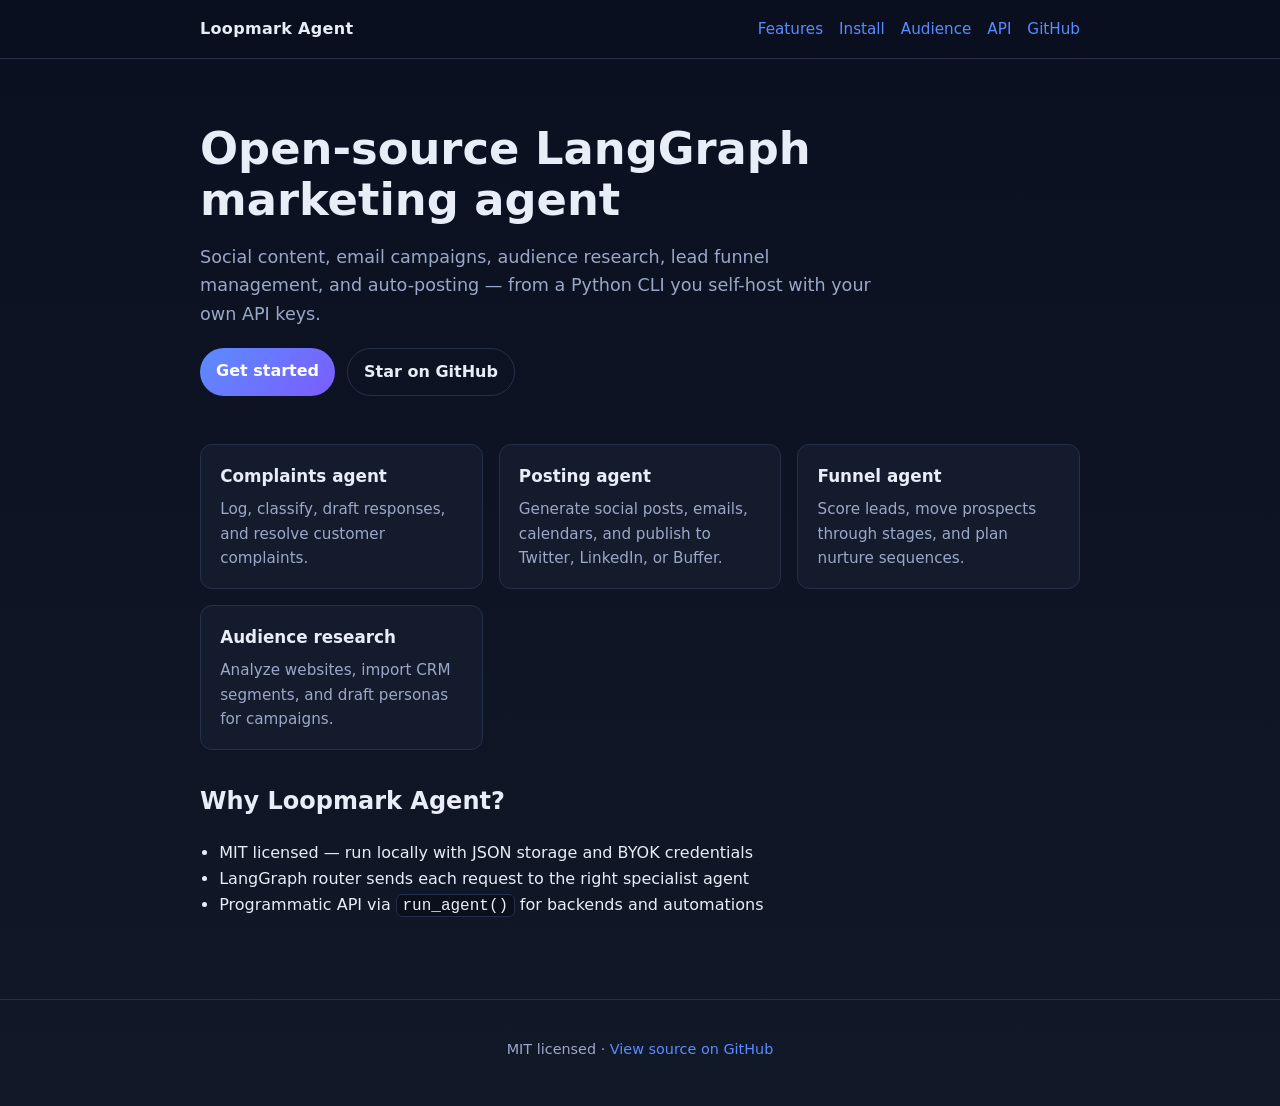
==== site/index.html @ df7c4c64 "Add GitHub Pages docs site, JSON-LD SEO, and social preview image. Closes #27, #28, and #30 with a s" ====
<!DOCTYPE html>
<html lang="en">
<head>
<meta charset="utf-8">
<meta name="viewport" content="width=device-width, initial-scale=1">
<title>Home · Loopmark Agent</title>
<meta name="description" content="Open-source LangGraph AI marketing agent for social content, email campaigns, audience research, lead funnel management, and auto-posting.">
<link rel="canonical" href="https://loopmark-opensource.github.io/loopmark-agent/">
<meta property="og:type" content="website">
<meta property="og:title" content="Home · Loopmark Agent">
<meta property="og:description" content="Open-source LangGraph AI marketing agent for social content, email campaigns, audience research, lead funnel management, and auto-posting.">
<meta property="og:url" content="https://loopmark-opensource.github.io/loopmark-agent/">
<meta property="og:image" content="https://loopmark-opensource.github.io/loopmark-agent/social-preview.png">
<meta name="twitter:card" content="summary_large_image">
<meta name="twitter:title" content="Home · Loopmark Agent">
<meta name="twitter:description" content="Open-source LangGraph AI marketing agent for social content, email campaigns, audience research, lead funnel management, and auto-posting.">
<meta name="twitter:image" content="https://loopmark-opensource.github.io/loopmark-agent/social-preview.png">
<link rel="stylesheet" href="styles.css">
<script type="application/ld+json">{
  "@context": "https://schema.org",
  "@type": "SoftwareApplication",
  "name": "Loopmark Agent",
  "applicationCategory": "BusinessApplication",
  "operatingSystem": "Cross-platform",
  "description": "Open-source LangGraph AI marketing agent for social content, email campaigns, audience research, lead funnel management, and auto-posting.",
  "softwareVersion": "1.0.0",
  "license": "https://opensource.org/licenses/MIT",
  "url": "https://loopmark-opensource.github.io/loopmark-agent",
  "codeRepository": "https://github.com/loopmark-opensource/loopmark-agent",
  "offers": {
    "@type": "Offer",
    "price": "0",
    "priceCurrency": "USD"
  }
}</script>
</head>
<body>

<header>
  <div class="nav">
    <a class="brand" href="index.html">Loopmark Agent</a>
    <nav class="nav-links" aria-label="Primary">
      <a href="features.html">Features</a>
      <a href="install.html">Install</a>
      <a href="audience-research.html">Audience</a>
      <a href="api.html">API</a>
      <a href="https://github.com/loopmark-opensource/loopmark-agent">GitHub</a>
    </nav>
  </div>
</header>

<main>

<section class="hero">
  <h1>Open-source LangGraph marketing agent</h1>
  <p class="lead">Social content, email campaigns, audience research, lead funnel management, and auto-posting — from a Python CLI you self-host with your own API keys.</p>
  <div class="cta-row">
    <a class="button" href="install.html">Get started</a>
    <a class="button secondary" href="https://github.com/loopmark-opensource/loopmark-agent">Star on GitHub</a>
  </div>
</section>
<div class="card-grid">
  <article class="card"><h3>Complaints agent</h3><p>Log, classify, draft responses, and resolve customer complaints.</p></article>
  <article class="card"><h3>Posting agent</h3><p>Generate social posts, emails, calendars, and publish to Twitter, LinkedIn, or Buffer.</p></article>
  <article class="card"><h3>Funnel agent</h3><p>Score leads, move prospects through stages, and plan nurture sequences.</p></article>
  <article class="card"><h3>Audience research</h3><p>Analyze websites, import CRM segments, and draft personas for campaigns.</p></article>
</div>
<h2>Why Loopmark Agent?</h2>
<ul>
  <li>MIT licensed — run locally with JSON storage and BYOK credentials</li>
  <li>LangGraph router sends each request to the right specialist agent</li>
  <li>Programmatic API via <code>run_agent()</code> for backends and automations</li>
</ul>

</main>

<footer>
  <p>MIT licensed · <a href="https://github.com/loopmark-opensource/loopmark-agent">View source on GitHub</a></p>
</footer>

</body>
</html>
---- site/styles.css ----
:root {
  --bg: #0b1020;
  --surface: #141b2d;
  --text: #e8edf7;
  --muted: #9aa8c7;
  --accent: #5b8cff;
  --accent-2: #7c5cff;
  --border: #24304a;
  --max: 920px;
}

* {
  box-sizing: border-box;
}

body {
  margin: 0;
  font-family: Inter, system-ui, -apple-system, Segoe UI, Roboto, sans-serif;
  background: linear-gradient(180deg, #0b1020 0%, #111827 100%);
  color: var(--text);
  line-height: 1.6;
}

a {
  color: var(--accent);
  text-decoration: none;
}

a:hover {
  text-decoration: underline;
}

header {
  border-bottom: 1px solid var(--border);
  background: rgba(11, 16, 32, 0.9);
  backdrop-filter: blur(8px);
  position: sticky;
  top: 0;
  z-index: 10;
}

.nav {
  max-width: var(--max);
  margin: 0 auto;
  padding: 1rem 1.25rem;
  display: flex;
  gap: 1rem;
  flex-wrap: wrap;
  align-items: center;
  justify-content: space-between;
}

.brand {
  font-weight: 700;
  color: var(--text);
  letter-spacing: 0.02em;
}

.nav-links {
  display: flex;
  gap: 1rem;
  flex-wrap: wrap;
  font-size: 0.95rem;
}

main {
  max-width: var(--max);
  margin: 0 auto;
  padding: 2rem 1.25rem 4rem;
}

.hero {
  padding: 2rem 0 1rem;
}

.hero h1 {
  font-size: clamp(2rem, 5vw, 2.8rem);
  line-height: 1.15;
  margin: 0 0 0.75rem;
}

.lead {
  color: var(--muted);
  font-size: 1.1rem;
  max-width: 62ch;
}

.card-grid {
  display: grid;
  grid-template-columns: repeat(auto-fit, minmax(220px, 1fr));
  gap: 1rem;
  margin: 2rem 0;
}

.card {
  background: var(--surface);
  border: 1px solid var(--border);
  border-radius: 12px;
  padding: 1.1rem 1.2rem;
}

.card h3 {
  margin: 0 0 0.5rem;
  font-size: 1.05rem;
}

.card p {
  margin: 0;
  color: var(--muted);
  font-size: 0.95rem;
}

pre,
code {
  font-family: ui-monospace, SFMono-Regular, Menlo, Consolas, monospace;
}

pre {
  background: #0a0f1a;
  border: 1px solid var(--border);
  border-radius: 10px;
  padding: 1rem;
  overflow-x: auto;
}

code {
  background: #0a0f1a;
  border: 1px solid var(--border);
  border-radius: 6px;
  padding: 0.1rem 0.35rem;
}

h2 {
  margin-top: 2rem;
}

ul {
  padding-left: 1.2rem;
}

footer {
  border-top: 1px solid var(--border);
  color: var(--muted);
  text-align: center;
  padding: 1.5rem 1rem 2rem;
  font-size: 0.9rem;
}

.cta-row {
  display: flex;
  gap: 0.75rem;
  flex-wrap: wrap;
  margin-top: 1.25rem;
}

.button {
  display: inline-block;
  background: linear-gradient(135deg, var(--accent), var(--accent-2));
  color: white;
  padding: 0.65rem 1rem;
  border-radius: 999px;
  font-weight: 600;
}

.button.secondary {
  background: transparent;
  border: 1px solid var(--border);
  color: var(--text);
}
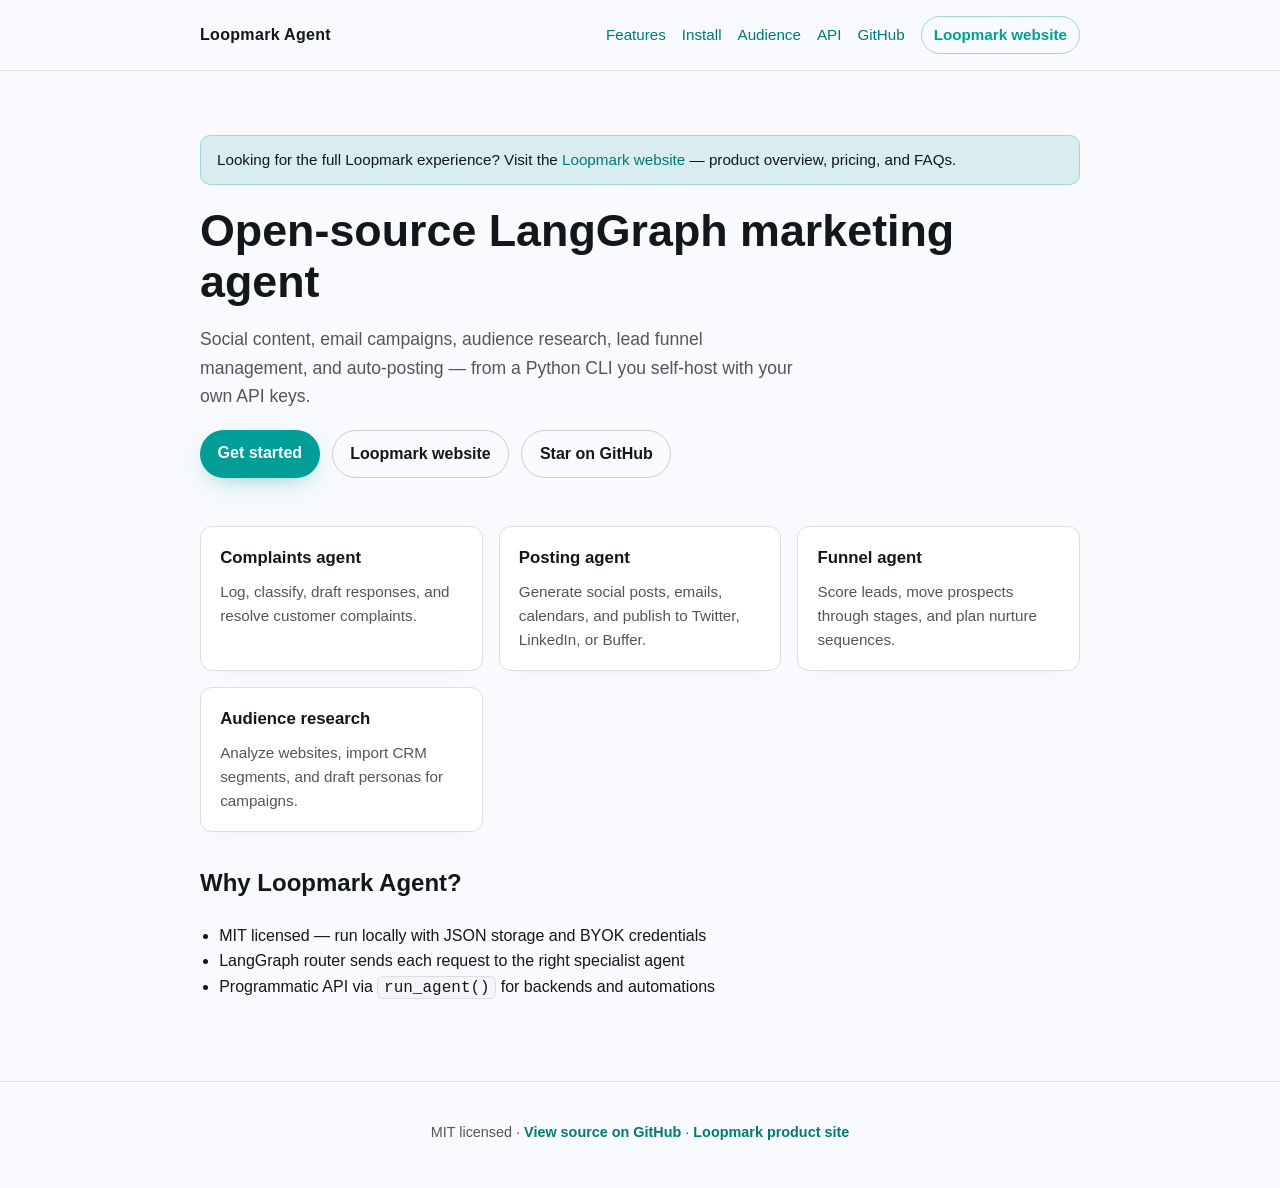
==== commit 8ef82669: "Align docs site with Loopmark teal branding and link to product website. Co-authored-by: Cursor <cur" ====
--- a/site/index.html
+++ b/site/index.html
@@ -45,6 +45,7 @@
       <a href="audience-research.html">Audience</a>
       <a href="api.html">API</a>
       <a href="https://github.com/loopmark-opensource/loopmark-agent">GitHub</a>
+      <a class="nav-cta" href="https://main.d3b5sf354a54dh.amplifyapp.com/">Loopmark website</a>
     </nav>
   </div>
 </header>
@@ -52,10 +53,12 @@
 <main>
 
 <section class="hero">
+  <p class="site-banner">Looking for the full Loopmark experience? Visit the <a href="https://main.d3b5sf354a54dh.amplifyapp.com/">Loopmark website</a> — product overview, pricing, and FAQs.</p>
   <h1>Open-source LangGraph marketing agent</h1>
   <p class="lead">Social content, email campaigns, audience research, lead funnel management, and auto-posting — from a Python CLI you self-host with your own API keys.</p>
   <div class="cta-row">
     <a class="button" href="install.html">Get started</a>
+    <a class="button secondary" href="https://main.d3b5sf354a54dh.amplifyapp.com/">Loopmark website</a>
     <a class="button secondary" href="https://github.com/loopmark-opensource/loopmark-agent">Star on GitHub</a>
   </div>
 </section>
@@ -75,7 +78,7 @@
 </main>
 
 <footer>
-  <p>MIT licensed · <a href="https://github.com/loopmark-opensource/loopmark-agent">View source on GitHub</a></p>
+  <p>MIT licensed · <a href="https://github.com/loopmark-opensource/loopmark-agent">View source on GitHub</a> · <a href="https://main.d3b5sf354a54dh.amplifyapp.com/">Loopmark product site</a></p>
 </footer>
 
 </body>
--- a/site/styles.css
+++ b/site/styles.css
@@ -1,11 +1,15 @@
+/* Loopmark brand — aligned with loopmark-frontend (teal accent #009E96) */
 :root {
-  --bg: #0b1020;
-  --surface: #141b2d;
-  --text: #e8edf7;
-  --muted: #9aa8c7;
-  --accent: #5b8cff;
-  --accent-2: #7c5cff;
-  --border: #24304a;
+  --accent: #009e96;
+  --accent-dark: #007a74;
+  --accent-soft: oklch(0.6 0.14 190 / 0.12);
+  --bg: oklch(0.985 0.004 260);
+  --surface: #ffffff;
+  --text: oklch(0.2 0.01 260);
+  --muted: oklch(0.45 0.01 260);
+  --border: oklch(0.9 0.005 260);
+  --border2: oklch(0.85 0.01 260);
+  --code-bg: oklch(0.97 0.005 260);
   --max: 920px;
 }
 
@@ -15,25 +19,30 @@
 
 body {
   margin: 0;
-  font-family: Inter, system-ui, -apple-system, Segoe UI, Roboto, sans-serif;
-  background: linear-gradient(180deg, #0b1020 0%, #111827 100%);
+  font-family: Helvetica, Arial, system-ui, -apple-system, Segoe UI, Roboto, sans-serif;
+  background: var(--bg);
   color: var(--text);
   line-height: 1.6;
 }
 
+::selection {
+  background: oklch(0.6 0.14 190 / 0.25);
+}
+
 a {
+  color: var(--accent-dark);
+  text-decoration: none;
+}
+
+a:hover {
   color: var(--accent);
-  text-decoration: none;
-}
-
-a:hover {
   text-decoration: underline;
 }
 
 header {
   border-bottom: 1px solid var(--border);
-  background: rgba(11, 16, 32, 0.9);
-  backdrop-filter: blur(8px);
+  background: oklch(0.985 0.004 260 / 0.92);
+  backdrop-filter: blur(12px);
   position: sticky;
   top: 0;
   z-index: 10;
@@ -61,6 +70,20 @@
   gap: 1rem;
   flex-wrap: wrap;
   font-size: 0.95rem;
+  align-items: center;
+}
+
+.nav-links .nav-cta {
+  font-weight: 600;
+  color: var(--accent);
+  border: 1px solid oklch(0.6 0.14 190 / 0.35);
+  padding: 0.35rem 0.75rem;
+  border-radius: 999px;
+}
+
+.nav-links .nav-cta:hover {
+  background: var(--accent-soft);
+  text-decoration: none;
 }
 
 main {
@@ -83,6 +106,16 @@
   color: var(--muted);
   font-size: 1.1rem;
   max-width: 62ch;
+}
+
+.site-banner {
+  margin: 0 0 1.25rem;
+  padding: 0.75rem 1rem;
+  background: var(--accent-soft);
+  border: 1px solid oklch(0.6 0.14 190 / 0.25);
+  border-radius: 10px;
+  font-size: 0.95rem;
+  color: var(--text);
 }
 
 .card-grid {
@@ -97,6 +130,7 @@
   border: 1px solid var(--border);
   border-radius: 12px;
   padding: 1.1rem 1.2rem;
+  box-shadow: 0 10px 24px -20px oklch(0.2 0.02 260 / 0.12);
 }
 
 .card h3 {
@@ -116,7 +150,7 @@
 }
 
 pre {
-  background: #0a0f1a;
+  background: var(--code-bg);
   border: 1px solid var(--border);
   border-radius: 10px;
   padding: 1rem;
@@ -124,7 +158,7 @@
 }
 
 code {
-  background: #0a0f1a;
+  background: var(--code-bg);
   border: 1px solid var(--border);
   border-radius: 6px;
   padding: 0.1rem 0.35rem;
@@ -146,6 +180,10 @@
   font-size: 0.9rem;
 }
 
+footer a {
+  font-weight: 600;
+}
+
 .cta-row {
   display: flex;
   gap: 0.75rem;
@@ -155,15 +193,54 @@
 
 .button {
   display: inline-block;
-  background: linear-gradient(135deg, var(--accent), var(--accent-2));
+  background: var(--accent);
   color: white;
-  padding: 0.65rem 1rem;
+  padding: 0.65rem 1.1rem;
   border-radius: 999px;
   font-weight: 600;
+  box-shadow: 0 8px 24px -10px oklch(0.6 0.14 190 / 0.55);
+}
+
+.button:hover {
+  background: var(--accent-dark);
+  color: white;
+  text-decoration: none;
 }
 
 .button.secondary {
   background: transparent;
-  border: 1px solid var(--border);
-  color: var(--text);
-}
+  border: 1px solid var(--border2);
+  color: var(--text);
+  box-shadow: none;
+}
+
+.button.secondary:hover {
+  border-color: var(--accent);
+  color: var(--accent-dark);
+}
+
+h3 {
+  margin-top: 1.25rem;
+  font-size: 1.05rem;
+}
+
+main table {
+  width: 100%;
+  border-collapse: collapse;
+  font-size: 0.92rem;
+  margin: 1rem 0;
+}
+
+main table th,
+main table td {
+  border: 1px solid var(--border);
+  padding: 0.55rem 0.65rem;
+  text-align: left;
+  vertical-align: top;
+}
+
+main table th {
+  background: var(--accent-soft);
+  color: var(--text);
+  font-weight: 600;
+}
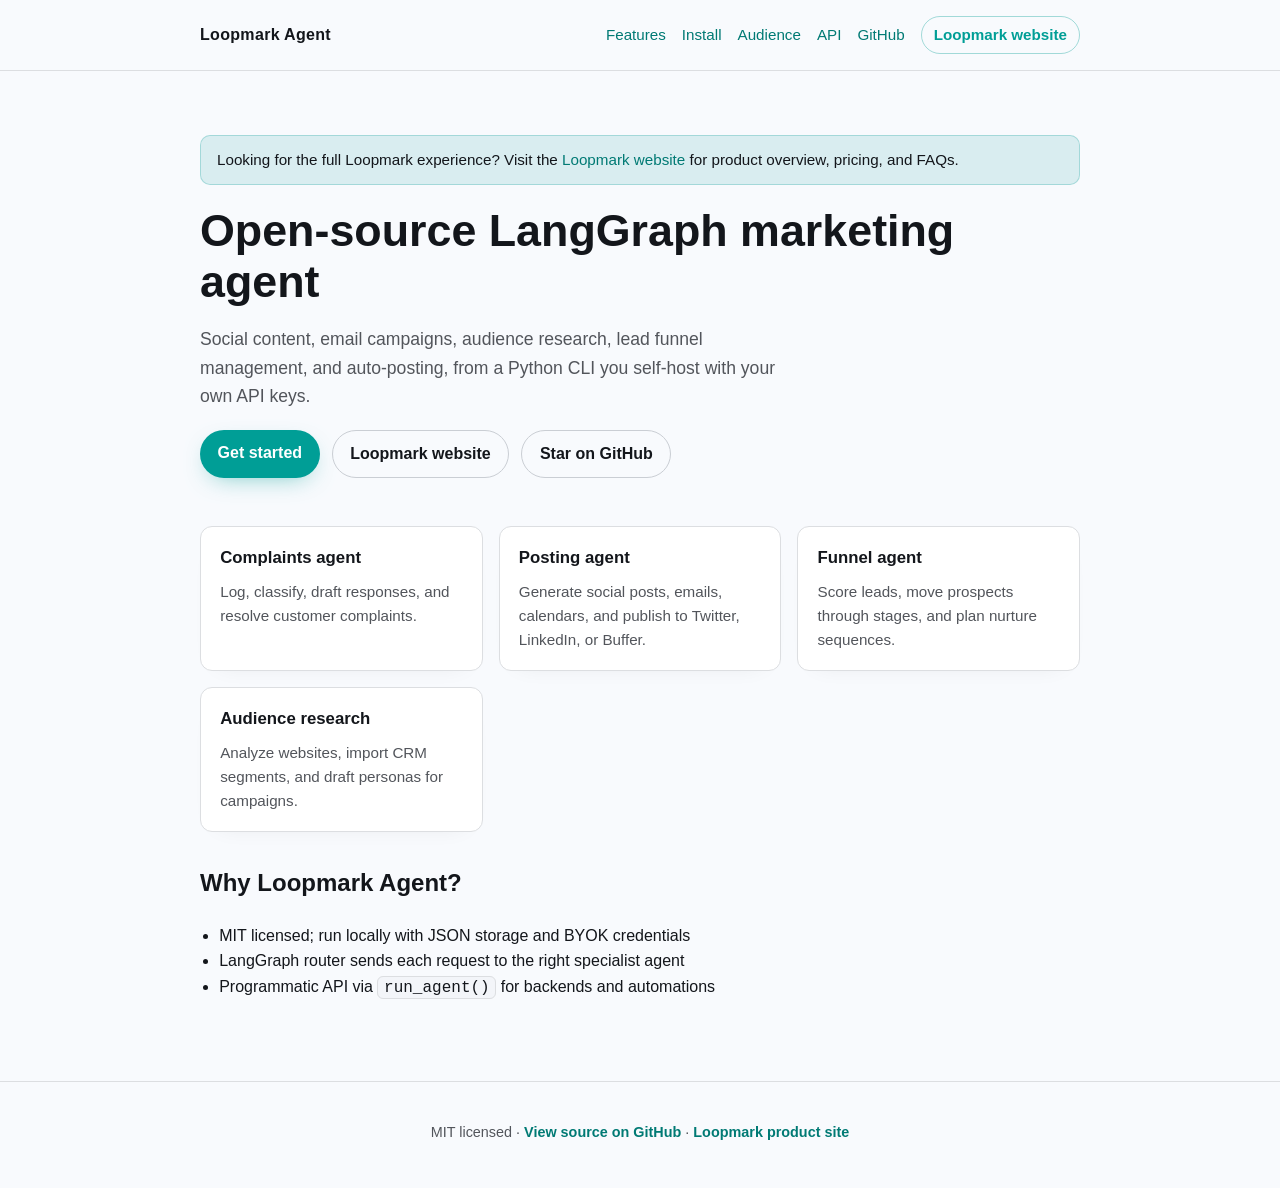
==== commit 3e40d849: "Remove em dashes from docs site copy for simpler punctuation. Co-authored-by: Cursor <cursoragent@cu" ====
--- a/site/index.html
+++ b/site/index.html
@@ -11,11 +11,16 @@
 <meta property="og:description" content="Open-source LangGraph AI marketing agent for social content, email campaigns, audience research, lead funnel management, and auto-posting.">
 <meta property="og:url" content="https://loopmark-opensource.github.io/loopmark-agent/">
 <meta property="og:image" content="https://loopmark-opensource.github.io/loopmark-agent/social-preview.png">
+<meta property="og:image:width" content="1280">
+<meta property="og:image:height" content="720">
+<meta property="og:image:alt" content="Loopmark Agent, open-source LangGraph marketing assistant">
 <meta name="twitter:card" content="summary_large_image">
 <meta name="twitter:title" content="Home · Loopmark Agent">
 <meta name="twitter:description" content="Open-source LangGraph AI marketing agent for social content, email campaigns, audience research, lead funnel management, and auto-posting.">
 <meta name="twitter:image" content="https://loopmark-opensource.github.io/loopmark-agent/social-preview.png">
-<link rel="stylesheet" href="styles.css">
+<meta name="twitter:image:alt" content="Loopmark Agent, open-source LangGraph marketing assistant">
+<meta name="theme-color" content="#009E96">
+<link rel="stylesheet" href="styles.css?v=86dd4c33f5">
 <script type="application/ld+json">{
   "@context": "https://schema.org",
   "@type": "SoftwareApplication",
@@ -53,9 +58,9 @@
 <main>
 
 <section class="hero">
-  <p class="site-banner">Looking for the full Loopmark experience? Visit the <a href="https://main.d3b5sf354a54dh.amplifyapp.com/">Loopmark website</a> — product overview, pricing, and FAQs.</p>
+  <p class="site-banner">Looking for the full Loopmark experience? Visit the <a href="https://main.d3b5sf354a54dh.amplifyapp.com/">Loopmark website</a> for product overview, pricing, and FAQs.</p>
   <h1>Open-source LangGraph marketing agent</h1>
-  <p class="lead">Social content, email campaigns, audience research, lead funnel management, and auto-posting — from a Python CLI you self-host with your own API keys.</p>
+  <p class="lead">Social content, email campaigns, audience research, lead funnel management, and auto-posting, from a Python CLI you self-host with your own API keys.</p>
   <div class="cta-row">
     <a class="button" href="install.html">Get started</a>
     <a class="button secondary" href="https://main.d3b5sf354a54dh.amplifyapp.com/">Loopmark website</a>
@@ -70,7 +75,7 @@
 </div>
 <h2>Why Loopmark Agent?</h2>
 <ul>
-  <li>MIT licensed — run locally with JSON storage and BYOK credentials</li>
+  <li>MIT licensed; run locally with JSON storage and BYOK credentials</li>
   <li>LangGraph router sends each request to the right specialist agent</li>
   <li>Programmatic API via <code>run_agent()</code> for backends and automations</li>
 </ul>
--- a/site/styles.css
+++ b/site/styles.css
@@ -1,4 +1,4 @@
-/* Loopmark brand — aligned with loopmark-frontend (teal accent #009E96) */
+/* Loopmark brand: aligned with loopmark-frontend (teal accent #009E96) */
 :root {
   --accent: #009e96;
   --accent-dark: #007a74;
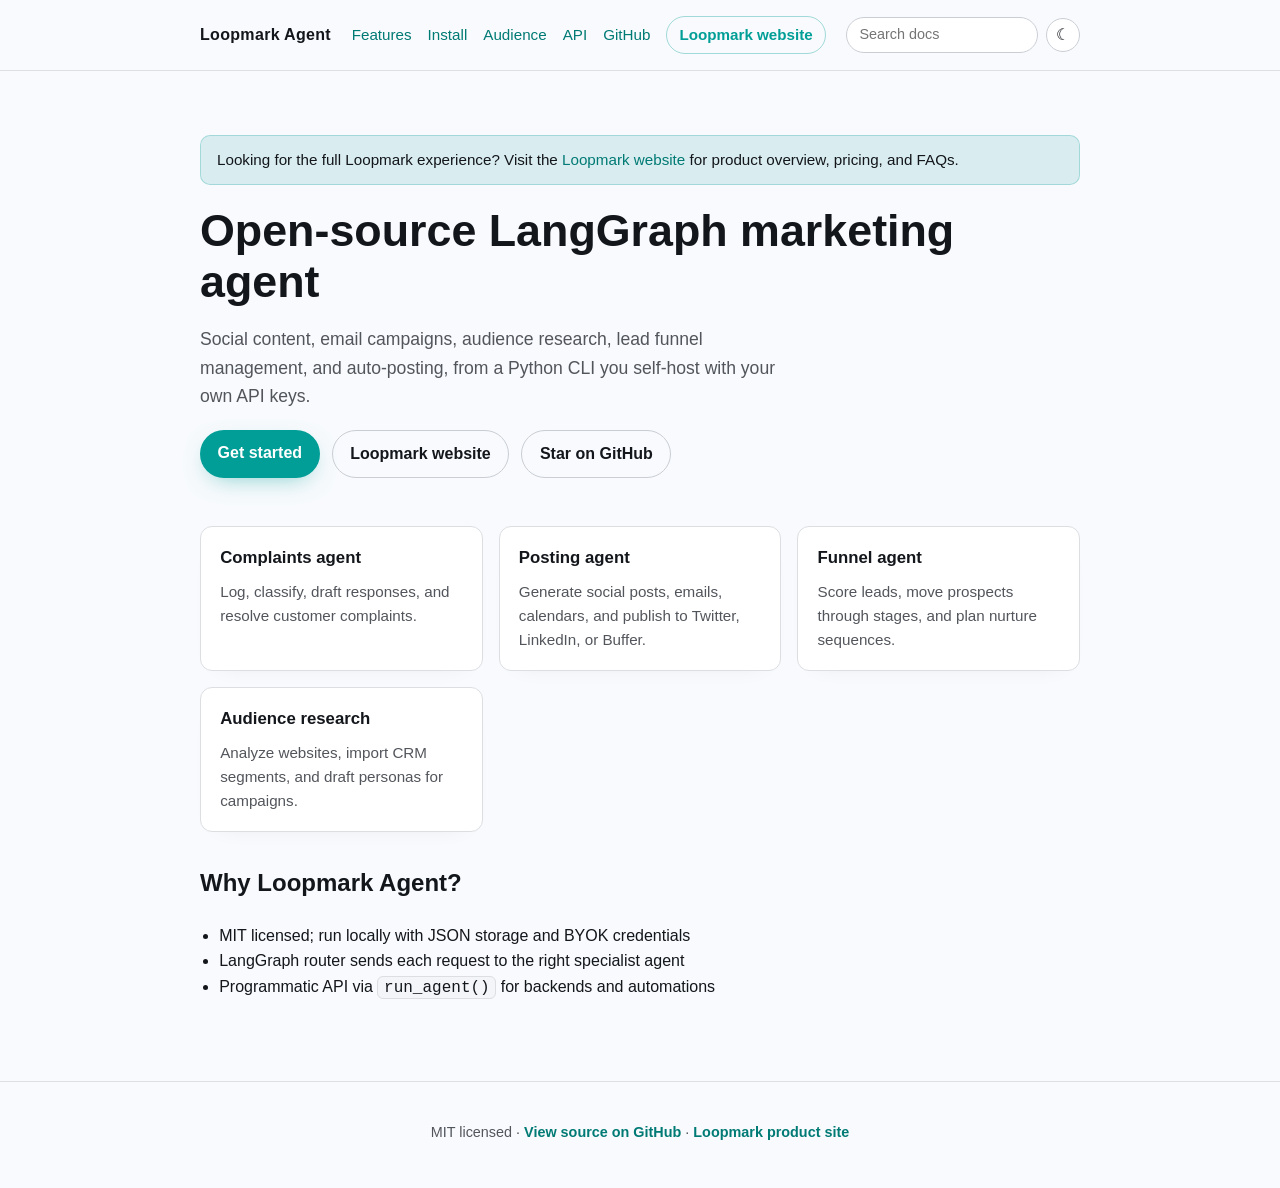
==== commit 404d8777: "Add docs search, light/dark toggle, generated API reference, and link checks. - Build script emits s" ====
--- a/site/index.html
+++ b/site/index.html
@@ -20,7 +20,9 @@
 <meta name="twitter:image" content="https://loopmark-opensource.github.io/loopmark-agent/social-preview.png">
 <meta name="twitter:image:alt" content="Loopmark Agent, open-source LangGraph marketing assistant">
 <meta name="theme-color" content="#009E96">
-<link rel="stylesheet" href="styles.css?v=86dd4c33f5">
+<script>try{var t=localStorage.getItem("theme");if(t==="dark"||t==="light")document.documentElement.dataset.theme=t}catch(e){}</script>
+<link rel="stylesheet" href="styles.css?v=1d8f688921">
+<script src="site.js?v=3ec4536c32" defer></script>
 <script type="application/ld+json">{
   "@context": "https://schema.org",
   "@type": "SoftwareApplication",
@@ -52,6 +54,14 @@
       <a href="https://github.com/loopmark-opensource/loopmark-agent">GitHub</a>
       <a class="nav-cta" href="https://main.d3b5sf354a54dh.amplifyapp.com/">Loopmark website</a>
     </nav>
+    <div class="nav-tools">
+      <div class="search" role="search">
+        <label class="visually-hidden" for="site-search">Search docs</label>
+        <input id="site-search" type="search" placeholder="Search docs" autocomplete="off" aria-controls="search-results">
+        <ul id="search-results" class="search-results" hidden></ul>
+      </div>
+      <button id="theme-toggle" class="theme-toggle" type="button" aria-label="Toggle dark theme">&#9790;</button>
+    </div>
   </div>
 </header>
 
--- a/site/styles.css
+++ b/site/styles.css
@@ -10,7 +10,42 @@
   --border: oklch(0.9 0.005 260);
   --border2: oklch(0.85 0.01 260);
   --code-bg: oklch(0.97 0.005 260);
+  --header-bg: oklch(0.985 0.004 260 / 0.92);
   --max: 920px;
+  color-scheme: light;
+}
+
+/* Dark tokens: follow the OS unless the visitor picked light, or when they picked dark. */
+@media (prefers-color-scheme: dark) {
+  :root:not([data-theme="light"]) {
+    --accent: #2cc5bc;
+    --accent-dark: #5ad8d0;
+    --accent-soft: oklch(0.7 0.12 190 / 0.14);
+    --bg: oklch(0.17 0.01 260);
+    --surface: oklch(0.21 0.01 260);
+    --text: oklch(0.93 0.005 260);
+    --muted: oklch(0.72 0.01 260);
+    --border: oklch(0.3 0.01 260);
+    --border2: oklch(0.38 0.01 260);
+    --code-bg: oklch(0.23 0.01 260);
+    --header-bg: oklch(0.17 0.01 260 / 0.9);
+    color-scheme: dark;
+  }
+}
+
+:root[data-theme="dark"] {
+  --accent: #2cc5bc;
+  --accent-dark: #5ad8d0;
+  --accent-soft: oklch(0.7 0.12 190 / 0.14);
+  --bg: oklch(0.17 0.01 260);
+  --surface: oklch(0.21 0.01 260);
+  --text: oklch(0.93 0.005 260);
+  --muted: oklch(0.72 0.01 260);
+  --border: oklch(0.3 0.01 260);
+  --border2: oklch(0.38 0.01 260);
+  --code-bg: oklch(0.23 0.01 260);
+  --header-bg: oklch(0.17 0.01 260 / 0.9);
+  color-scheme: dark;
 }
 
 * {
@@ -41,7 +76,7 @@
 
 header {
   border-bottom: 1px solid var(--border);
-  background: oklch(0.985 0.004 260 / 0.92);
+  background: var(--header-bg);
   backdrop-filter: blur(12px);
   position: sticky;
   top: 0;
@@ -244,3 +279,120 @@
   color: var(--text);
   font-weight: 600;
 }
+
+/* ─── search & theme toggle ───────────────────────────────────────────── */
+
+.nav-tools {
+  display: flex;
+  gap: 0.5rem;
+  align-items: center;
+}
+
+.search {
+  position: relative;
+}
+
+.search input {
+  width: 12rem;
+  max-width: 50vw;
+  font: inherit;
+  font-size: 0.9rem;
+  padding: 0.35rem 0.75rem;
+  border: 1px solid var(--border2);
+  border-radius: 999px;
+  background: var(--surface);
+  color: var(--text);
+}
+
+.search input:focus {
+  outline: 2px solid var(--accent);
+  outline-offset: 1px;
+}
+
+.search-results {
+  position: absolute;
+  right: 0;
+  top: calc(100% + 0.4rem);
+  width: min(24rem, calc(100vw - 2rem));
+  margin: 0;
+  padding: 0.35rem;
+  list-style: none;
+  background: var(--surface);
+  border: 1px solid var(--border);
+  border-radius: 10px;
+  box-shadow: 0 18px 40px -20px oklch(0.2 0.02 260 / 0.35);
+  z-index: 20;
+}
+
+.search-results a {
+  display: block;
+  padding: 0.5rem 0.6rem;
+  border-radius: 8px;
+  color: var(--text);
+}
+
+.search-results a:hover,
+.search-results a:focus {
+  background: var(--accent-soft);
+  text-decoration: none;
+}
+
+.search-results strong {
+  display: block;
+  font-size: 0.92rem;
+}
+
+.search-results span {
+  display: block;
+  color: var(--muted);
+  font-size: 0.82rem;
+  line-height: 1.4;
+}
+
+.search-empty {
+  padding: 0.5rem 0.6rem;
+  color: var(--muted);
+  font-size: 0.9rem;
+}
+
+.theme-toggle {
+  font: inherit;
+  font-size: 1rem;
+  line-height: 1;
+  width: 2.1rem;
+  height: 2.1rem;
+  border: 1px solid var(--border2);
+  border-radius: 999px;
+  background: var(--surface);
+  color: var(--text);
+  cursor: pointer;
+}
+
+.theme-toggle:hover {
+  border-color: var(--accent);
+}
+
+.version {
+  font-size: 0.8rem;
+  font-weight: 600;
+  color: var(--accent-dark);
+  background: var(--accent-soft);
+  border-radius: 999px;
+  padding: 0.1rem 0.55rem;
+  vertical-align: middle;
+}
+
+h4 {
+  margin: 1rem 0 0.25rem;
+  font-size: 0.95rem;
+  color: var(--muted);
+}
+
+.visually-hidden {
+  position: absolute;
+  width: 1px;
+  height: 1px;
+  overflow: hidden;
+  clip: rect(0 0 0 0);
+  white-space: nowrap;
+}
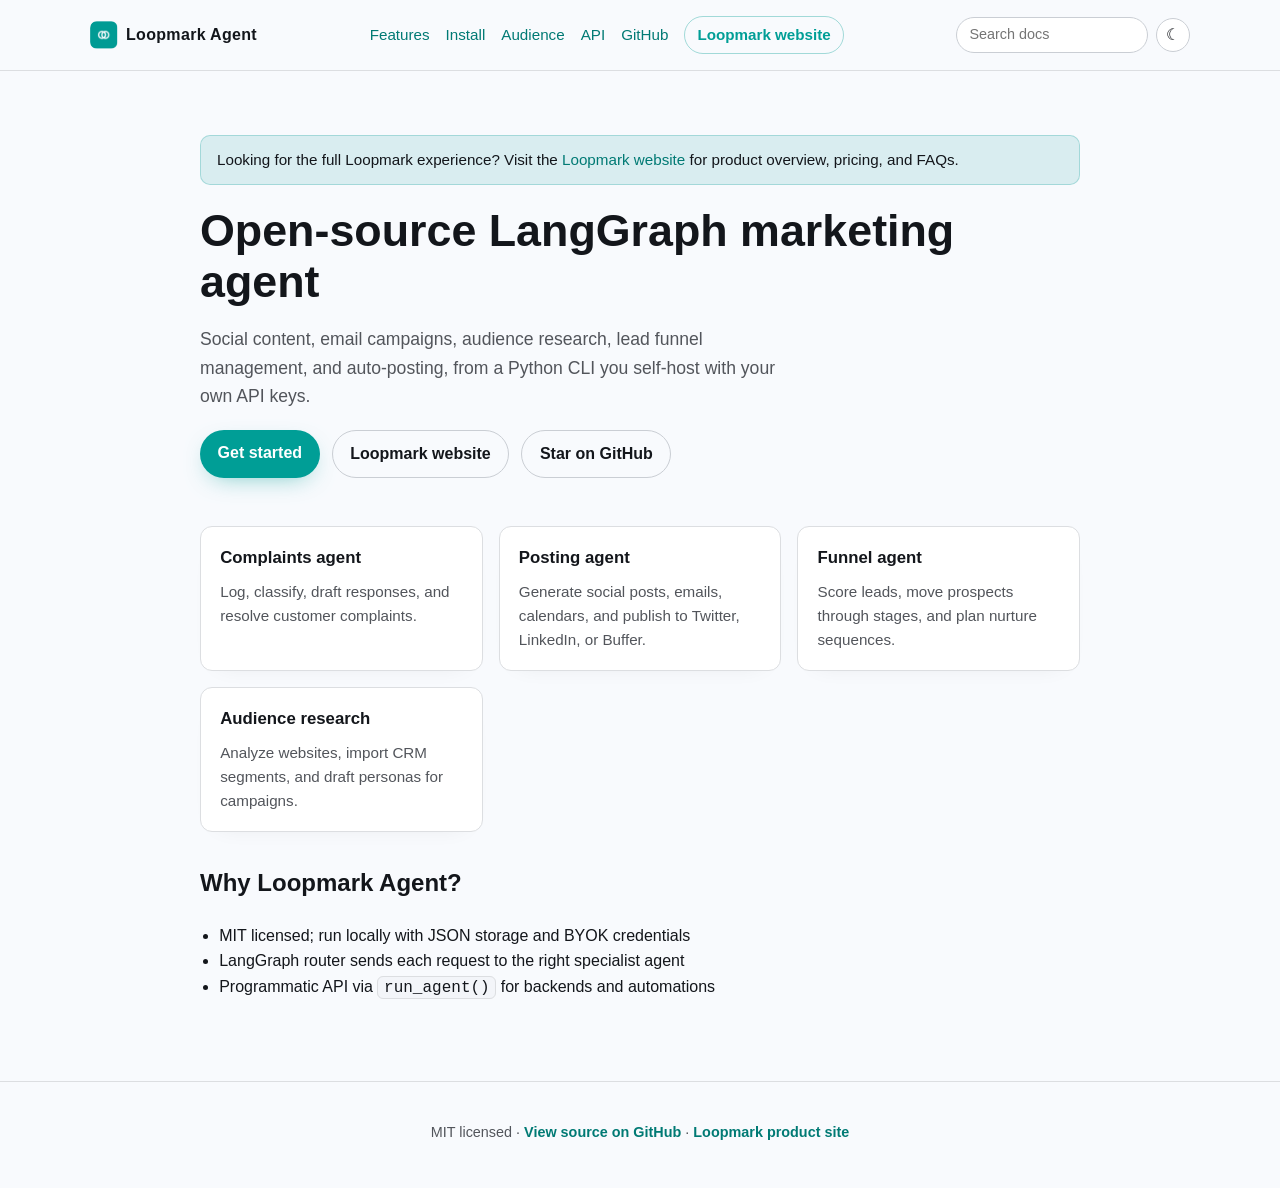
==== commit 93c55501: "Use the colored Loopmark logo on the docs site and README. - Teal Loopmark mark (from loopmark-front" ====
--- a/site/index.html
+++ b/site/index.html
@@ -20,8 +20,10 @@
 <meta name="twitter:image" content="https://loopmark-opensource.github.io/loopmark-agent/social-preview.png">
 <meta name="twitter:image:alt" content="Loopmark Agent, open-source LangGraph marketing assistant">
 <meta name="theme-color" content="#009E96">
+<link rel="icon" type="image/png" href="favicon.png">
+<link rel="apple-touch-icon" href="apple-touch-icon.png">
 <script>try{var t=localStorage.getItem("theme");if(t==="dark"||t==="light")document.documentElement.dataset.theme=t}catch(e){}</script>
-<link rel="stylesheet" href="styles.css?v=1d8f688921">
+<link rel="stylesheet" href="styles.css?v=a9e3e0a755">
 <script src="site.js?v=3ec4536c32" defer></script>
 <script type="application/ld+json">{
   "@context": "https://schema.org",
@@ -45,7 +47,7 @@
 
 <header>
   <div class="nav">
-    <a class="brand" href="index.html">Loopmark Agent</a>
+    <a class="brand" href="index.html"><img src="logo.png" alt="" width="28" height="28">Loopmark Agent</a>
     <nav class="nav-links" aria-label="Primary">
       <a href="features.html">Features</a>
       <a href="install.html">Install</a>
--- a/site/styles.css
+++ b/site/styles.css
@@ -84,7 +84,7 @@
 }
 
 .nav {
-  max-width: var(--max);
+  max-width: 1140px;
   margin: 0 auto;
   padding: 1rem 1.25rem;
   display: flex;
@@ -95,9 +95,18 @@
 }
 
 .brand {
+  display: inline-flex;
+  align-items: center;
+  gap: 0.5rem;
   font-weight: 700;
   color: var(--text);
   letter-spacing: 0.02em;
+}
+
+.brand img {
+  width: 28px;
+  height: 28px;
+  border-radius: 7px;
 }
 
 .nav-links {
@@ -197,6 +206,13 @@
   border: 1px solid var(--border);
   border-radius: 6px;
   padding: 0.1rem 0.35rem;
+}
+
+pre code {
+  background: none;
+  border: 0;
+  border-radius: 0;
+  padding: 0;
 }
 
 h2 {
